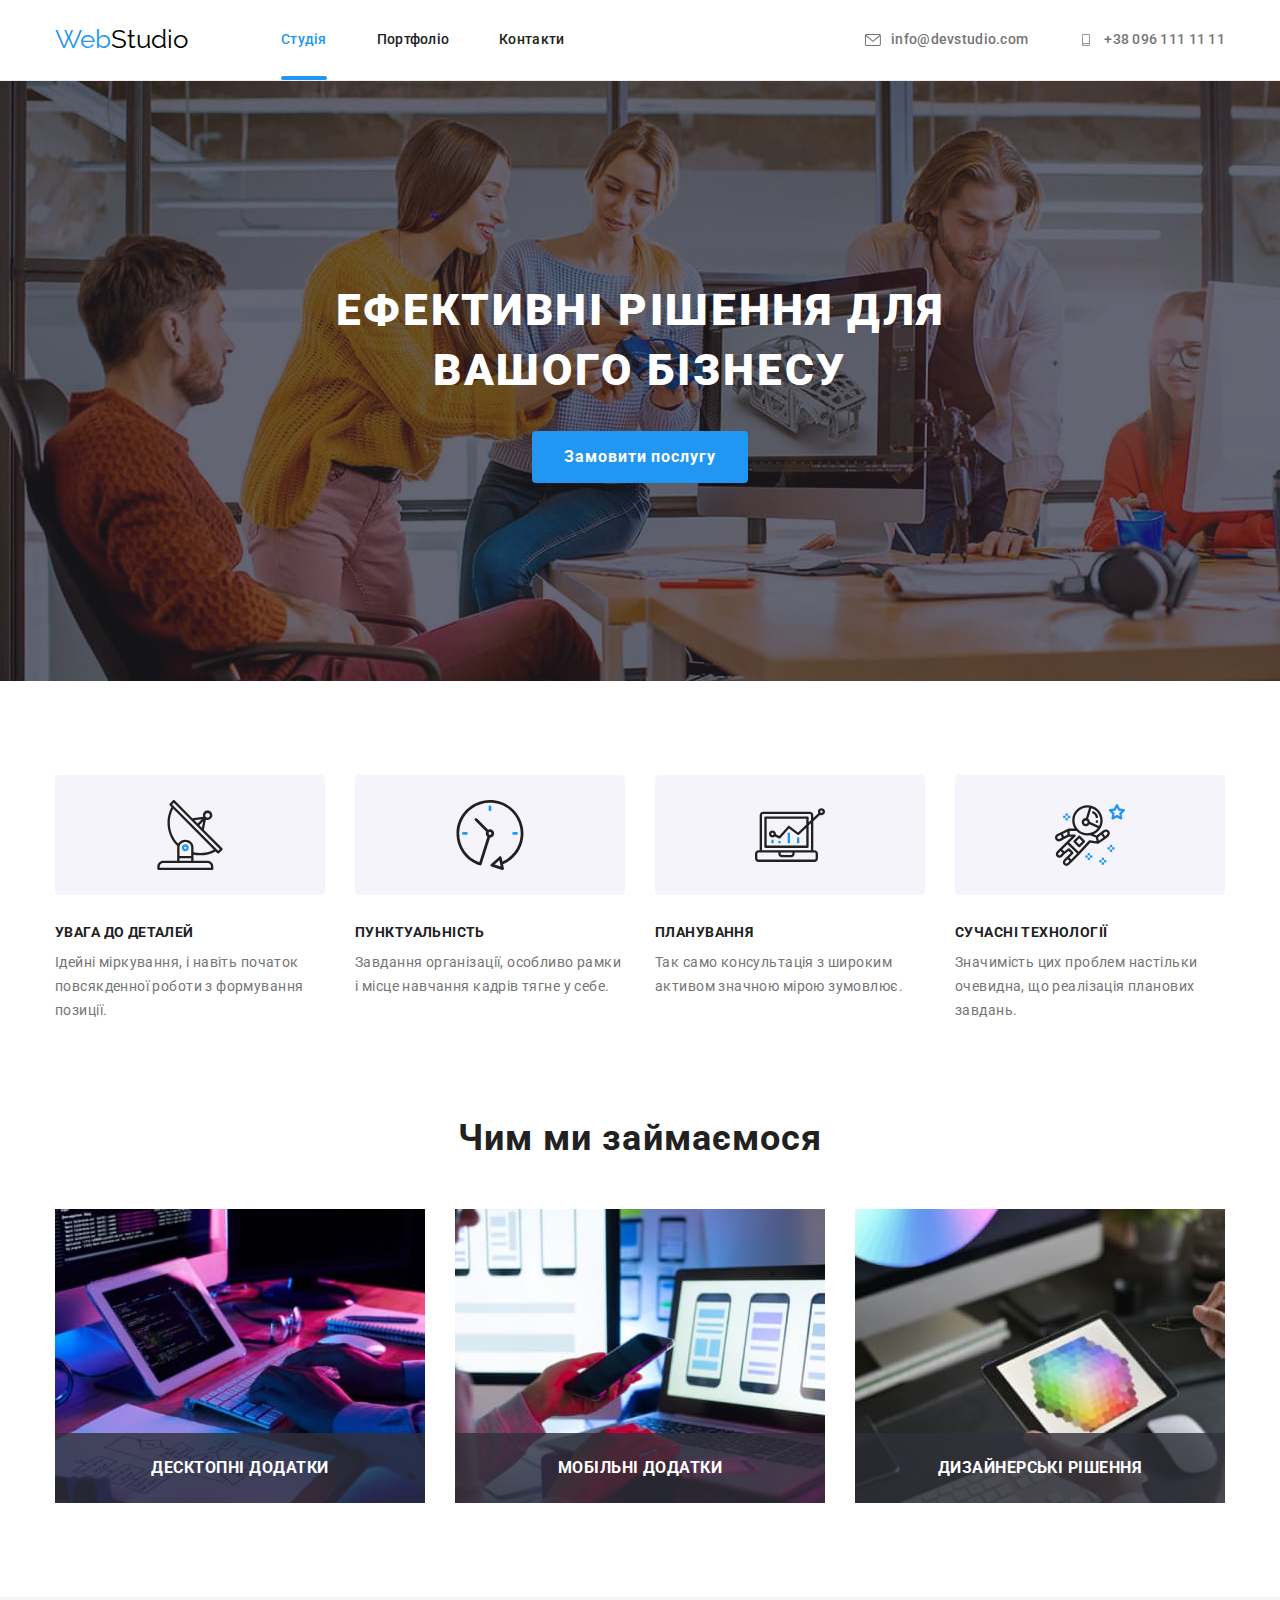
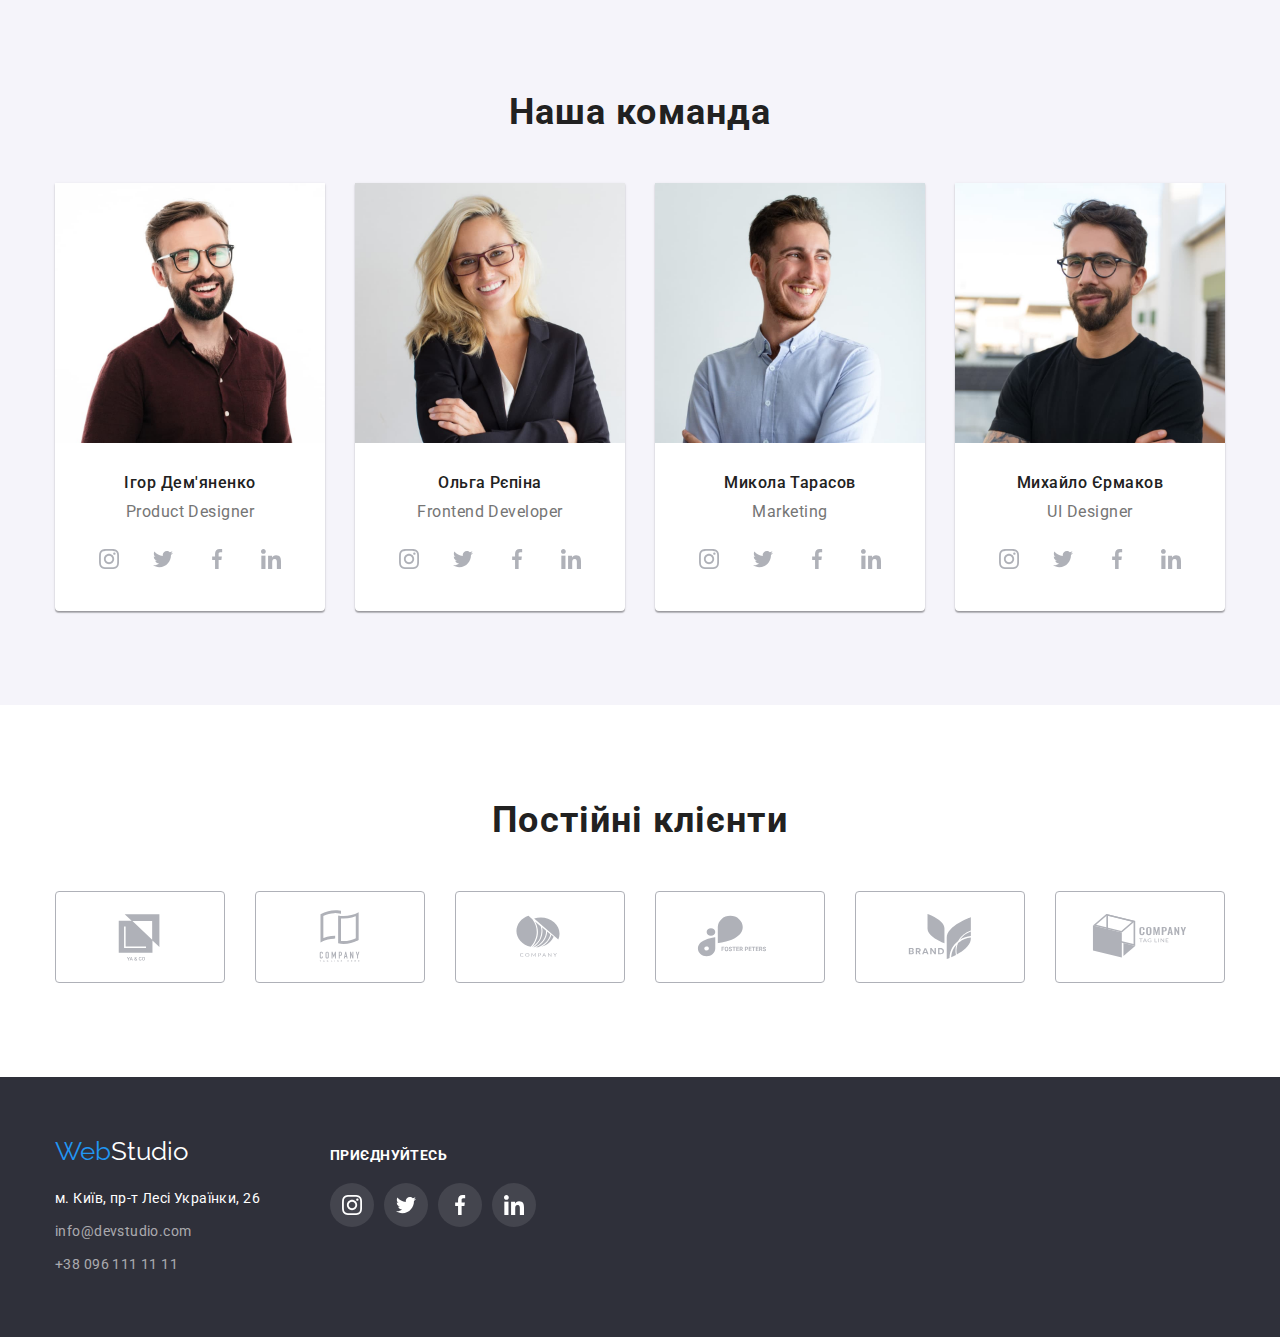
==== index.html @ b317648e "Add files" ====
<!DOCTYPE html>
<html lang="uk">
<head>
    <meta charset="UTF-8">
    <meta http-equiv="X-UA-Compatible" content="IE=edge">
    <meta name="viewport" content="width=device-width, initial-scale=1.0">
    <title>Web Studio</title>
    <link rel="preconnect" href="https://fonts.googleapis.com">
    <link rel="preconnect" href="https://fonts.gstatic.com" crossorigin>
    <link href="https://fonts.googleapis.com/css2?family=Raleway:wght@700&family=Roboto:wght@400;500;700;900&display=swap"
        rel="stylesheet">
        <link rel="stylesheet" href="https://cdnjs.cloudflare.com/ajax/libs/modern-normalize/1.1.0/modern-normalize.min.css">
    <link rel="stylesheet" href="./css/style.css">
</head>
<body>
<header>
    <div class="container header-container">
        <nav class="navigation">
            <a class="nav-logo link" href="index.html"><span class="logo-blue">Web</span><span
                    class="logo">Studio</span></a>
            <ul class="nav-list list">
                <li class="item">
                    <a href="./index.html" class="link current">Студія</a>
                </li>
                <li class="item">
                    <a href="./portfolio.html" class="link">Портфоліо</a>
                </li>
                <li class="item">
                    <a href="#" class="link">Контакти</a>
                </li>
            </ul>
        </nav>
    
        <ul class="nav-contacts list">
            <li class="item">
                <a href="mailto:info@devstudio.com" class="link">
            <svg class="icon-contact" width="16" height="12">
                <use href="./images/sprite.svg#envelope"></use>
            </svg>
            info@devstudio.com</a>
            </li>
            <li class="item">
                <a href="tel:+380961111111" class="link">
                    <svg class="icon-contact" width="16" height="12">
                        <use href="./images/sprite.svg#smartphone"></use>
                    </svg>
                    +38 096 111 11 11</a>
            </li>
        </ul>
    </div>
</header>
<main>

    <!--Шапка сайту-->
    <section class="hero">
<div class="container">
        <h1 class="hero-title">Ефективні рішення для вашого бізнесу</h1>
        <button data-modal-open type="button" class="title-button">Замовити послугу</button>
    </div>

    </section>

    <!--Особливості-->
    <section class="features">
    <div class="container">
        <h2 class="visually-hidden">Особливості</h2>
<ul class="features-list list">
    <li class="item">
        <div class="features-icons">
            <svg width="70" height="70">
                <use href="./images/sprite.svg#antenna"></use>
            </svg>
        </div>
<h3 class="features-title">Увага до деталей</h3>
<p class="features-text">
Ідейні міркування, і навіть початок повсякденної роботи з формування позиції.
</p>
    </li>
    <li class="item">
        <div class="features-icons">
            <svg width="70" height="70">
                <use href="./images/sprite.svg#clock"></use>
            </svg>
        </div>
<h3 class="features-title">Пунктуальність</h3>
<p class="features-text">
Завдання організації, особливо рамки і місце навчання кадрів тягне у себе.
</p>
    </li>
    <li class="item">
        <div class="features-icons">
            <svg width="70" height="70">
                <use href="./images/sprite.svg#diagram"></use>
            </svg>
        </div>
<h3 class="features-title">Планування</h3>
<p class="features-text">
Так само консультація з широким активом значною мірою зумовлює.
</p>
    </li>
    <li class="item">
        <div class="features-icons">
            <svg width="70" height="70">
                <use href="./images/sprite.svg#astronaut"></use>
            </svg>
        </div>
        <h3 class="features-title">Сучасні технології</h3>
        <p class="features-text">
        Значимість цих проблем настільки очевидна, що реалізація планових завдань.
        </p>
    </li>
</ul>
</div>
    </section>

    <!--Чим ми займаємось-->
    <section class="section">
    <div class="container">
        <h2 class="activity-title">Чим ми займаємося</h2>
        <ul class="activity-list list">
            <li  class="item">

            <div class="activity-thumb">
            <img src="./images/1img.jpg" alt="Набір коду на клавіатурі"
            width="370">

            <div class="activity-thumb-text">
            <p class="activity-text">Десктопні додатки</p>
            </div>

            </div>

            </li>
            <li class="item">

        <div class="activity-thumb">
            <img src="./images/2img.jpg" alt="Мобільний телефон і комп'ютер"
            width="370">

            <div class="activity-thumb-text">
<p class="activity-text">Мобільні додатки</p>
        </div>

        </div>

            </li>
            <li class="item">

            <div class="activity-thumb">
            <img src="./images/3img.jpg" alt="Планшет з вибором кольорів"
            width="370">

            <div class="activity-thumb-text">
<p class="activity-text">Дизайнерські рішення</p>
            </div>

            </div>

            </li>
        </ul>
        </div>
    </section>

    <!--Наша команда-->
    <section class="team section">
    <div class="container">
        <h2 class="team-title">Наша команда</h2>
        <ul class="team-list list">

            <li class="team-persone">
                <img src="./images/1per.jpg" alt="Ігор Дем'яненко"
                width="270">

        <div class="team-content">
                <h3 class="name">Ігор Дем'яненко</h3>
                <p class="position">Product Designer</p>

                <ul class="social-list list">
                    <li class="social-item">
                       <a href="" class="social-link">
    <svg class="social-list-icon" width="20" height="20">
        <use href="./images/sprite.svg#instagram"></use>
    </svg>
</a>
                    </li>
                    <li class="social-item">
                        <a href="" class="social-link">
                            <svg class="social-list-icon" width="20" height="20">
                                <use href="./images/sprite.svg#twitter"></use>
                            </svg>
                        </a>
                    </li>
                    <li class="social-item">
                        <a href="" class="social-link">
                            <svg class="social-list-icon" width="20" height="20">
                                <use href="./images/sprite.svg#facebook"></use>
                            </svg>
                        </a>
                    </li>
                    <li class="social-item">
                        <a href="" class="social-link">
                            <svg class="social-list-icon" width="20" height="20">
                                <use href="./images/sprite.svg#linkedin"></use>
                            </svg>
                        </a>
                    </li>
                </ul>
        </div>
            </li>

            <li class="team-persone">
                <img src="./images/2per.jpg" alt="Ольга Рєпіна"
                width="270">

            <div class="team-content">
                 <h3 class="name">Ольга Рєпіна</h3>   
                <p class="position">Frontend Developer</p>

                <ul class="social-list list">
                    <li class="social-item">
                        <a href="" class="social-link">
                            <svg class="social-list-icon" width="20" height="20">
                                <use href="./images/sprite.svg#instagram"></use>
                            </svg>
                        </a>
                    </li>
                    <li class="social-item">
                        <a href="" class="social-link">
                            <svg class="social-list-icon" width="20" height="20">
                                <use href="./images/sprite.svg#twitter"></use>
                            </svg>
                        </a>
                    </li>
                    <li class="social-item">
                        <a href="" class="social-link">
                            <svg class="social-list-icon" width="20" height="20">
                                <use href="./images/sprite.svg#facebook"></use>
                            </svg>
                        </a>
                    </li>
                    <li class="social-item">
                        <a href="" class="social-link">
                            <svg class="social-list-icon" width="20" height="20">
                                <use href="./images/sprite.svg#linkedin"></use>
                            </svg>
                        </a>
                    </li>
                </ul>
                </div>
            </li>

            <li class="team-persone">
                <img src="./images/3per.jpg" alt="Микола Тарасов"
                width="270">

            <div class="team-content">
                <h3 class="name">Микола Тарасов</h3>    
                <p class="position">Marketing</p>

                <ul class="social-list list">
                    <li class="social-item">
                        <a href="" class="social-link">
                            <svg class="social-list-icon" width="20" height="20">
                                <use href="./images/sprite.svg#instagram"></use>
                            </svg>
                        </a>
                    </li>
                    <li class="social-item">
                        <a href="" class="social-link">
                            <svg class="social-list-icon" width="20" height="20">
                                <use href="./images/sprite.svg#twitter"></use>
                            </svg>
                        </a>
                    </li>
                    <li class="social-item">
                        <a href="" class="social-link">
                            <svg class="social-list-icon" width="20" height="20">
                                <use href="./images/sprite.svg#facebook"></use>
                            </svg>
                        </a>
                    </li>
                    <li class="social-item">
                        <a href="" class="social-link">
                            <svg class="social-list-icon" width="20" height="20">
                                <use href="./images/sprite.svg#linkedin"></use>
                            </svg>
                        </a>
                    </li>
                </ul>
                </div>
            </li>

            <li class="team-persone">
                <img src="./images/4per.jpg" alt="Михайло Єрмаков"
                width="270">

        <div class="team-content">
                <h3 class="name">Михайло Єрмаков</h3>   
                <p class="position">UI Designer</p>

                <ul class="social-list list">
                    <li class="social-item">
                        <a href="" class="social-link">
                            <svg class="social-list-icon" width="20" height="20">
                                <use href="./images/sprite.svg#instagram"></use>
                            </svg>
                        </a>
                    </li>
                    <li class="social-item">
                        <a href="" class="social-link">
                            <svg class="social-list-icon" width="20" height="20">
                                <use href="./images/sprite.svg#twitter"></use>
                            </svg>
                        </a>
                    </li>
                    <li class="social-item">
                        <a href="" class="social-link">
                            <svg class="social-list-icon" width="20" height="20">
                                <use href="./images/sprite.svg#facebook"></use>
                            </svg>
                        </a>
                    </li>
                    <li class="social-item">
                        <a href="" class="social-link">
                            <svg class="social-list-icon" width="20" height="20">
                                <use href="./images/sprite.svg#linkedin"></use>
                            </svg>
                        </a>
                    </li>
                </ul>
        </div>
            </li>

        </ul>
        </div>
    </section>

    <!--Постійні клієнти-->
    <section class="clients section">
    <div class="container">
        <h2 class="clients-title">Постійні клієнти</h2>
        <ul class="clients-list list">
            <li class="clients-item">
                <a href="" class="clients-link link">
                    <svg class="clients-icon" width="106" height="60">
                        <use href="./images/sprite.svg#client1"></use>
                    </svg>
                </a>
            </li>

            <li class="clients-item">
                <a href="" class="clients-link link">
                    <svg class="clients-icon" width="106" height="60">
                        <use href="./images/sprite.svg#client2"></use>
                    </svg>
                </a>
            </li>

            <li class="clients-item">
                <a href="" class="clients-link link">
                    <svg class="clients-icon" width="106" height="60">
                        <use href="./images/sprite.svg#client3"></use>
                    </svg>
                </a>
            </li>

            <li class="clients-item">
                <a href="" class="clients-link link">
                    <svg class="clients-icon" width="106" height="60">
                        <use href="./images/sprite.svg#client4"></use>
                    </svg>
                </a>
            </li>

            <li class="clients-item">
                <a href="" class="clients-link link">
                    <svg class="clients-icon" width="106" height="60">
                        <use href="./images/sprite.svg#client5"></use>
                    </svg>
                </a>
            </li>

            <li class="clients-item">
                <a href="" class="clients-link link">
                    <svg class="clients-icon" width="106" height="60">
                        <use href="./images/sprite.svg#client6"></use>
                    </svg>
                </a>
            </li>
        </ul>
    </div>
    </section>
</main>

<footer>
    <div class="container footer-flex">

        <div class="footer-contacts">
    <a href="index.html"  class="link"><span class="logo-blue">Web</span><span class="logo-down">Studio</span></a>
    <address>
        <ul class="contacts list">
            <li class="item">
            <a href="https://goo.gl/maps/CPtrU1FHBa2aNyZL9" target="_blank" rel="noopener noreferrer" class="address">
                м. Київ, пр-т Лесі Українки, 26</a>
                </li>
            <li class="item"><a href="mailto:info@devstudio.com" class="address-contacts">info@devstudio.com</a></li>
            <li class="item"><a href="tel:+380961111111" class="address-contacts">+38 096 111 11 11</a></li>
        </ul>
        </address>
        </div>

        <div>
        <h2 class="footer-title">Приєднуйтесь</h2>
        <ul class="social-list list">
            <li class="social-item">
                <a href="" class="social-link footer-social-link">
                    <svg class="footer-social-list-icon" width="20" height="20">
                        <use href="./images/sprite.svg#instagram"></use>
                    </svg>
                </a>
            </li>
            <li class="social-item">
                <a href="" class="social-link footer-social-link">
                    <svg class="footer-social-list-icon" width="20" height="20">
                        <use href="./images/sprite.svg#twitter"></use>
                    </svg>
                </a>
            </li>
            <li class="social-item">
                <a href="" class="social-link footer-social-link">
                    <svg class="footer-social-list-icon" width="20" height="20">
                        <use href="./images/sprite.svg#facebook"></use>
                    </svg>
                </a>
            </li>
            <li class="social-item">
                <a href="" class="social-link footer-social-link">
                    <svg class="footer-social-list-icon" width="20" height="20">
                        <use href="./images/sprite.svg#linkedin"></use>
                    </svg>
                </a>
            </li>
        </ul>
        </div>
        </div>
</footer>

<!--Modal-->
<div class="backdrop is-hidden" data-modal>
    <div class="modal">
        <button type="button" class="modal-close-btn" data-modal-close>
            <svg class="close" width="18" height="18">
                <use href="./images/sprite.svg#close"></use>
            </svg>
        </button>
    </div>
</div>

<script src="./js/modal.js"></script>

</body>
</html>
---- css/style.css ----
:root {
    --color-primery: #212121;
    --color-secondary: #757575;
    --color-white: #FFFFFF;
    --color-blue: #2196F3;
    --color-grey:#AFB1B8;
    --color-logo: #000000;
    --color-address-contacts: rgba(255, 255, 255, 0.6);
    --color-background-primery: #F5F4FA;
    --color-background-secondary: #2F303A;
    --color-buttons: #F5F4FA;
    --color-button-hover: #188CE8;
    --list-gap: 30px;
}

h1,h2,h3,h4,p {
    margin-top: 0;
    margin-bottom: 0;
}

ul,
ol {
    margin-top: 0;
    margin-bottom: 0;
    padding-left: 0;
}

.list {
list-style: none;
}

.link {
    font-family: 'Roboto', sans-serif;
    text-decoration: none;
}

img {
    display: block;
    
}

body {
    color: var(--color-primery);
    background-color: var(--color-white);
    font-family: 'Roboto', sans-serif;
}

.visually-hidden {
    position: absolute;
    white-space: nowrap;
    width: 1px;
    height: 1px;
    overflow: hidden;
    border: 0;
    padding: 0;
    clip: rect(0 0 0 0);
    clip-path: inset(50%);
    margin: -1px;
}

.container {
    width: 1200px;
    padding-left: 15px;
    padding-right: 15px;
    margin: 0 auto;
}

.section {
padding-top: 94px;
padding-bottom: 94px;
}

/*Header*/

header {
border-bottom: 1px solid #ECECEC;
}

.header-container {
display: flex;
align-items: center;
}

.navigation {
    display: flex;
    align-items: center;
}

.nav-logo {
    margin-right: 93px;
}

.logo-blue {
    color: var(--color-blue);
    font-family: 'Raleway', sans-serif;
    font-size: 26px;
    line-height: 1.15;
}

.logo {
    color: var(--color-logo);
    font-family: 'Raleway', sans-serif;
    font-size: 26px;
    line-height: 1.15;
}

.nav-list {
    display: flex;
    align-items: center;

    font-weight: 500;
    font-size: 14px;
    line-height: 1.14;
    letter-spacing: 0.02em;
}

.nav-list .item:not(:last-child) {
margin-right: 50px;
}

.nav-list .link {
    display: block;
    position: relative;

    transition: color 250ms cubic-bezier(0.4, 0, 0.2, 1);

    padding-top: 32px;
    padding-bottom: 32px;
     
    color: var(--color-primery);
    text-decoration: none;
}

.nav-list .link:hover,
.nav-list .link:focus {
    color: var(--color-blue);
}

.nav-list .link.current {
    color: var(--color-blue);
}

.nav-list .current::after {
content: "";

display: block;
position: absolute;

bottom: 0;
left: 0;

    width: 100%;
    height: 4px;

background-color: var(--color-blue);
border-radius: 2px;
}

.nav-contacts {
    display: flex;

    margin-left: auto;

    text-decoration: none;
}

.nav-contacts .item + .item {
margin-left: 50px;
}

.nav-contacts .link {
    display: flex;
    align-items: center;

    transition: color 250ms cubic-bezier(0.4, 0, 0.2, 1);

    color: var(--color-secondary);
    font-weight: 500;
    font-size: 14px;
    line-height: 1.14;
    letter-spacing: 0.02em;
    text-decoration: none;
}

.nav-contacts .link:hover,
.nav-contacts .link:focus {
    color: var(--color-blue);
    font-weight: 500;
    font-size: 14px;
    line-height: 1.14;
    letter-spacing: 0.02em;
}

.icon-contact {
margin-right: 10px;
fill: currentColor;
}

/*Hero*/
.hero {
    padding-top: 200px;
    padding-bottom: 200px;
margin-right: auto;
margin-left: auto;

    max-width: 1600px;
    height: 600px;

    text-align: center;

    background-image: linear-gradient(
    rgba(47, 48, 58, 0.4),
    rgba(47, 48, 58, 0.4)
    ),
    url("../images/herobg.jpg");
    background-size: cover;
    background-repeat: no-repeat;
    background-color: var(--color-background-secondary);
}

.hero-title {
    margin-bottom: 30px;
    margin-left: auto;
    margin-right: auto;

    max-width: 696px;

    color: var(--color-white);
    font-weight: 900;
    font-size: 44px;
    line-height: 1.36;
    letter-spacing: 0.06em;
    text-transform: uppercase;
}

.title-button {  
    display: inline-block;
    align-items: center;
    text-align: center;

    transition: background-color 250ms cubic-bezier(0.4, 0, 0.2, 1);

    border-radius: 4px;
    padding: 10px 28px;
    min-width: 216px;
    border: 1px solid transparent;

    color: var(--color-white);
    background-color: var(--color-blue);
    font-weight: 700;
    font-size: 16px;
    line-height: 1.88;
    letter-spacing: 0.06em;
    cursor: pointer;
}

.title-button:hover,
.title-button:focus {
background-color: var(--color-button-hover);
}

/*Features*/

.features {
    padding-top: 94px;
}

.features-list {
    display: flex;
    
    margin-right: calc(-1 * var(--list-gap));
}

.features-list .item {
flex-basis: calc((100% - var(--list-gap) * 3) / 4);

margin-right: var(--list-gap);
}

.features-title {
    margin-bottom: 10px;

    color: var(--color-primery);
    font-weight: 700;
    font-size: 14px;
    line-height: 1.14;
    letter-spacing: 0.03em;
    text-transform: uppercase;
}

.features-text {
    color: var(--color-secondary);
    font-size: 14px;
    line-height: 1.71;
    letter-spacing: 0.03em;
}

.features-icons {
display: flex;
justify-content: center;
align-items: center;
width: 270px;
height: 120px;
margin-bottom: 30px;

border-radius: 4px;
background-color: var(--color-background-primery);
}

/*Activity*/

.activity-list {
    display: flex;
    margin-right: calc(-1 * var(--list-gap));
}

.activity-list .item {
margin-right: var(--list-gap);
}

.activity-title {
margin-bottom: 50px;

color: var(--color-primery);
font-weight: 700;
font-size: 36px;
line-height: 1.17;
text-align: center;
letter-spacing: 0.03em;
}

.activity-thumb {
position: relative;
  }

.activity-thumb-text {
position: absolute;
bottom: 0;

    width: 100%;
    height: 70px;
    background-color: rgba(47, 48, 58, 0.8);
}

.activity-text {
position: absolute;
top: 50%;
left: 50%;
transform: translate(-50%, -50%);

width: 100%;

    color: var(--color-white);
    font-weight: 700;
    font-size: 16px;
    line-height: 1.17;
    text-align: center;
    letter-spacing: 0.03em;
    text-transform: uppercase;
}

/*Team*/

.team {
background-color: var(--color-background-primery);
}

.team-title {
    margin-bottom: 50px;

    color: var(--color-primery);
    font-weight: 700;
    font-size: 36px;
    line-height: 1.17;
    text-align: center;
    letter-spacing: 0.03em;
}

.team-list {
display: flex;
flex-wrap: wrap;

margin-right: calc(-1 * var(--list-gap));
margin-top: calc(-1 * var(--list-gap));
}

.team-persone {
flex-basis: calc ((100% - 90px) / 4);
max-width: 270px;

margin-right: var(--list-gap);
margin-top: var(--list-gap);

background-color: var(--color-white);
box-shadow: 0px 1px 3px rgba(0, 0, 0, 0.12), 0px 1px 1px rgba(0, 0, 0, 0.14), 0px 2px 1px rgba(0, 0, 0, 0.2);
border-radius: 0px 0px 4px 4px;
}

.team-content {
padding: 30px 10px;
}

.team .name {
    margin-bottom: 10px;

    color: var(--color-primery);
    font-weight: 500;
    font-size: 16px;
    line-height: 1.19;
    text-align: center;
    letter-spacing: 0.03em;
}

.position {
color: var(--color-secondary);
font-size: 16px;
line-height: 1.19;
text-align: center;
letter-spacing: 0.03em;

margin-bottom: 16px;
}

.social-list {
    display: flex;
    justify-content: center;
}

.social-link {
    display: flex;
    align-items: center;
    justify-content: center;

    transition: background-color 250ms cubic-bezier(0.4, 0, 0.2, 1);

    width: 44px;
    height: 44px;
    border-radius: 50%;
}

.social-link svg {
transition: fill 250ms cubic-bezier(0.4, 0, 0.2, 1);
}

.social-link:hover svg,
.social-link:focus svg {
    fill: var(--color-white);
}

.social-link:hover,
.social-link:focus {
background-color: var(--color-blue);
}

.social-list-icon {
    fill: var(--color-grey);
}

/*Clients*/

.clients-title {
    margin-bottom: 50px;

    color: var(--color-primery);
    font-weight: 700;
    font-size: 36px;
    line-height: 1.17;
    text-align: center;
    letter-spacing: 0.03em;
}

.clients-list {
    display: flex;
    align-items: center;
    justify-content: center;
}

.clients-item:not(:last-child) {
margin-right: 30px;
}

.clients-link {
    display: flex;
    align-items: center;
    justify-content: center;

    width: 170px;
    height: 92px;

    border: 1px solid var(--color-grey);
    border-radius: 4px;

    transition: border 250ms cubic-bezier(0.4, 0, 0.2, 1);
}

.clients-link svg {
transition: fill 250ms cubic-bezier(0.4, 0, 0.2, 1);
}

.clients-icon {
    fill: var(--color-grey);
}

.clients-link:hover svg,
.clients-link:focus svg {
fill: var(--color-blue);
}

.clients-link:hover,
.clients-link:focus {
border: 1px solid var(--color-blue);
}

/*Footer*/

footer {
    background-color: var(--color-background-secondary);
}

footer {
    padding-top: 60px;
    padding-bottom: 60px;
}

.footer-flex {
    display: flex;
    align-items: baseline;
}

.footer-contacts {
    margin-right: 70px;
}

.logo-down {
    color: var(--color-white);
    font-family: 'Raleway', sans-serif;
    font-size: 26px;
    line-height: 1.15;
}

address {
    margin-top: 20px;
}

.contacts .item:not(:last-child) {
margin-bottom: 9px;
}

.address {
    color: var(--color-white);
    font-style: normal;
    font-size: 14px;
    line-height: 1.71;
    letter-spacing: 0.03em;
    text-decoration: none;

    transition: color 250ms cubic-bezier(0.4, 0, 0.2, 1);
}

.address:hover,
.address:focus {
color: var(--color-blue);
}

.address-contacts {
    color: var(--color-address-contacts);
    font-style: normal;
    font-size: 14px;
    line-height: 1.71;
    letter-spacing: 0.03em;
    text-decoration: none;

    transition: color 250ms cubic-bezier(0.4, 0, 0.2, 1);
}

.address-contacts:hover,
.address-contacts:focus {
color: var(--color-blue);
}

.footer-title {
    margin-bottom: 20px;

font-weight: 700;
    font-size: 14px;
    line-height: 16px;
    letter-spacing: 0.03em;
    text-transform: uppercase;

    color: var(--color-white);
}

.social-item:not(:last-child) {
    margin-right: 10px;
}

.footer-social-link {
background-color: rgba(255, 255, 255, 0.1);
}

.footer-social-list-icon {
    fill: var(--color-white);
}   

/*Portfolio*/

.filters-list {
display: flex;
justify-content: center;

margin-bottom: 50px;
}

.filters-list .item:not(:last-child) {
margin-right: 8px;
}

.button-filters {
padding: 6px 18px;
border: 1px solid transparent;

    color: var(--color-primery);
    background-color: var(--color-buttons);
    font-weight: 500;
    font-size: 16px;
    line-height: 1.62;
    text-align: center;
    letter-spacing: 0.03em;
    border-radius: 4px;

    transition: color 250ms cubic-bezier(0.4, 0, 0.2, 1), background-color 250ms cubic-bezier(0.4, 0, 0.2, 1), box-shadow 250ms cubic-bezier(0.4, 0, 0.2, 1);

    cursor: pointer;
}

.button-filters:active,
.button-filters:hover,
.button-filters:focus {
color: var(--color-white);
background-color: var(--color-blue);

box-shadow: 0px 3px 1px rgba(0, 0, 0, 0.1), 0px 1px 2px rgba(0, 0, 0, 0.08), 0px 2px 2px rgba(0, 0, 0, 0.12);
}

/*Projects*/

.project-list {
display: flex;

justify-content: center;
flex-wrap: wrap;

margin-left: calc(-1 * var(--list-gap));
margin-top: calc(-1 * var(--list-gap));
padding: 0;
}

.project-list .item {
flex-basis: calc((100% - var(--list-gap) * 2) / 3);

max-width: 370px;
margin-left: var(--list-gap);
margin-top: var(--list-gap);
}

.project-link {
display: block;

transition: box-shadow 250ms cubic-bezier(0.4, 0, 0.2, 1);
}

.project-link:hover,
.project-link:focus {

box-shadow: 0px 1px 1px rgba(0, 0, 0, 0.12), 0px 4px 4px rgba(0, 0, 0, 0.06), 1px 4px 6px rgba(0, 0, 0, 0.16);
}

.project-content {
padding: 20px 24px;

border-left: 1px solid #EEEEEE;
border-right: 1px solid #EEEEEE;
border-bottom: 1px solid #EEEEEE;
}

.project-title {
    margin-bottom: 4px;
    color: var(--color-primery);
    font-weight: 700;
    font-size: 18px;
    line-height: 2;
    letter-spacing: 0.06em;
}

.project-text {
    color: var(--color-secondary);
    font-size: 16px;
    line-height: 1.88;
    letter-spacing: 0.03em;
}

.project-thumb {
    position: relative;
    overflow: hidden;
}

.overlay {
    position: absolute;

    top: 100%;
    left: 0;

    padding-top: 63px;
    padding-bottom: 63px;
    padding-left: 24px;
    padding-right: 24px;

    width: 100%;
    height: 100%;

    background-color: rgba(33, 150, 243, 0.9);

    font-weight: 400;
    font-size: 18px;
    line-height: 1.56;
    letter-spacing: 0.03em;
    color: var(--color-white);

    transition: transform 250ms cubic-bezier(0.4, 0, 0.2, 1);
    
}

.project-link:hover .overlay,
.project-link:focus .overlay {
transform: translateY(-100%);
}

/*Modal*/

.backdrop {
    position: fixed;
    top: 0;
    left: 0;
    width: 100%;
    height: 100%;
    background-color: rgba(0, 0, 0, 0.2);

    opacity: 1;
   
    transition: opacity 250ms cubic-bezier(0.4, 0, 0.2, 1), visibility 250ms cubic-bezier(0.4, 0, 0.2, 1);
}

.backdrop.is-hidden {
    opacity: 0;
    visibility: hidden;
    pointer-events: none;
}

.modal {
position: absolute;
top: 50%;
left: 50%;
transform: translate(-50%, -50%);
scale: 1;

width: 528px;
height: 580px;

background-color: var(--color-white);

box-shadow: 0px 1px 3px rgba(0, 0, 0, 0.12), 0px 1px 1px rgba(0, 0, 0, 0.14), 0px 2px 1px rgba(0, 0, 0, 0.2);
border-radius: 4px;

transition: transform 250ms cubic-bezier(0.4, 0, 0.2, 1);
}

.backdrop.is-hidden .modal {
transform: translate(-50%, -50%) scale(0.5);
}

.modal-close-btn {
    position: absolute;
    top: 8px;
    right: 8px;

    display: flex;
    justify-content: center;
    align-items: center;

    width: 30px;
    height: 30px;

    padding: 0;

    border-radius: 50%;

    background: var(--color-white);
    border: 1px solid rgba(0, 0, 0, 0.1);

    cursor: pointer;
}
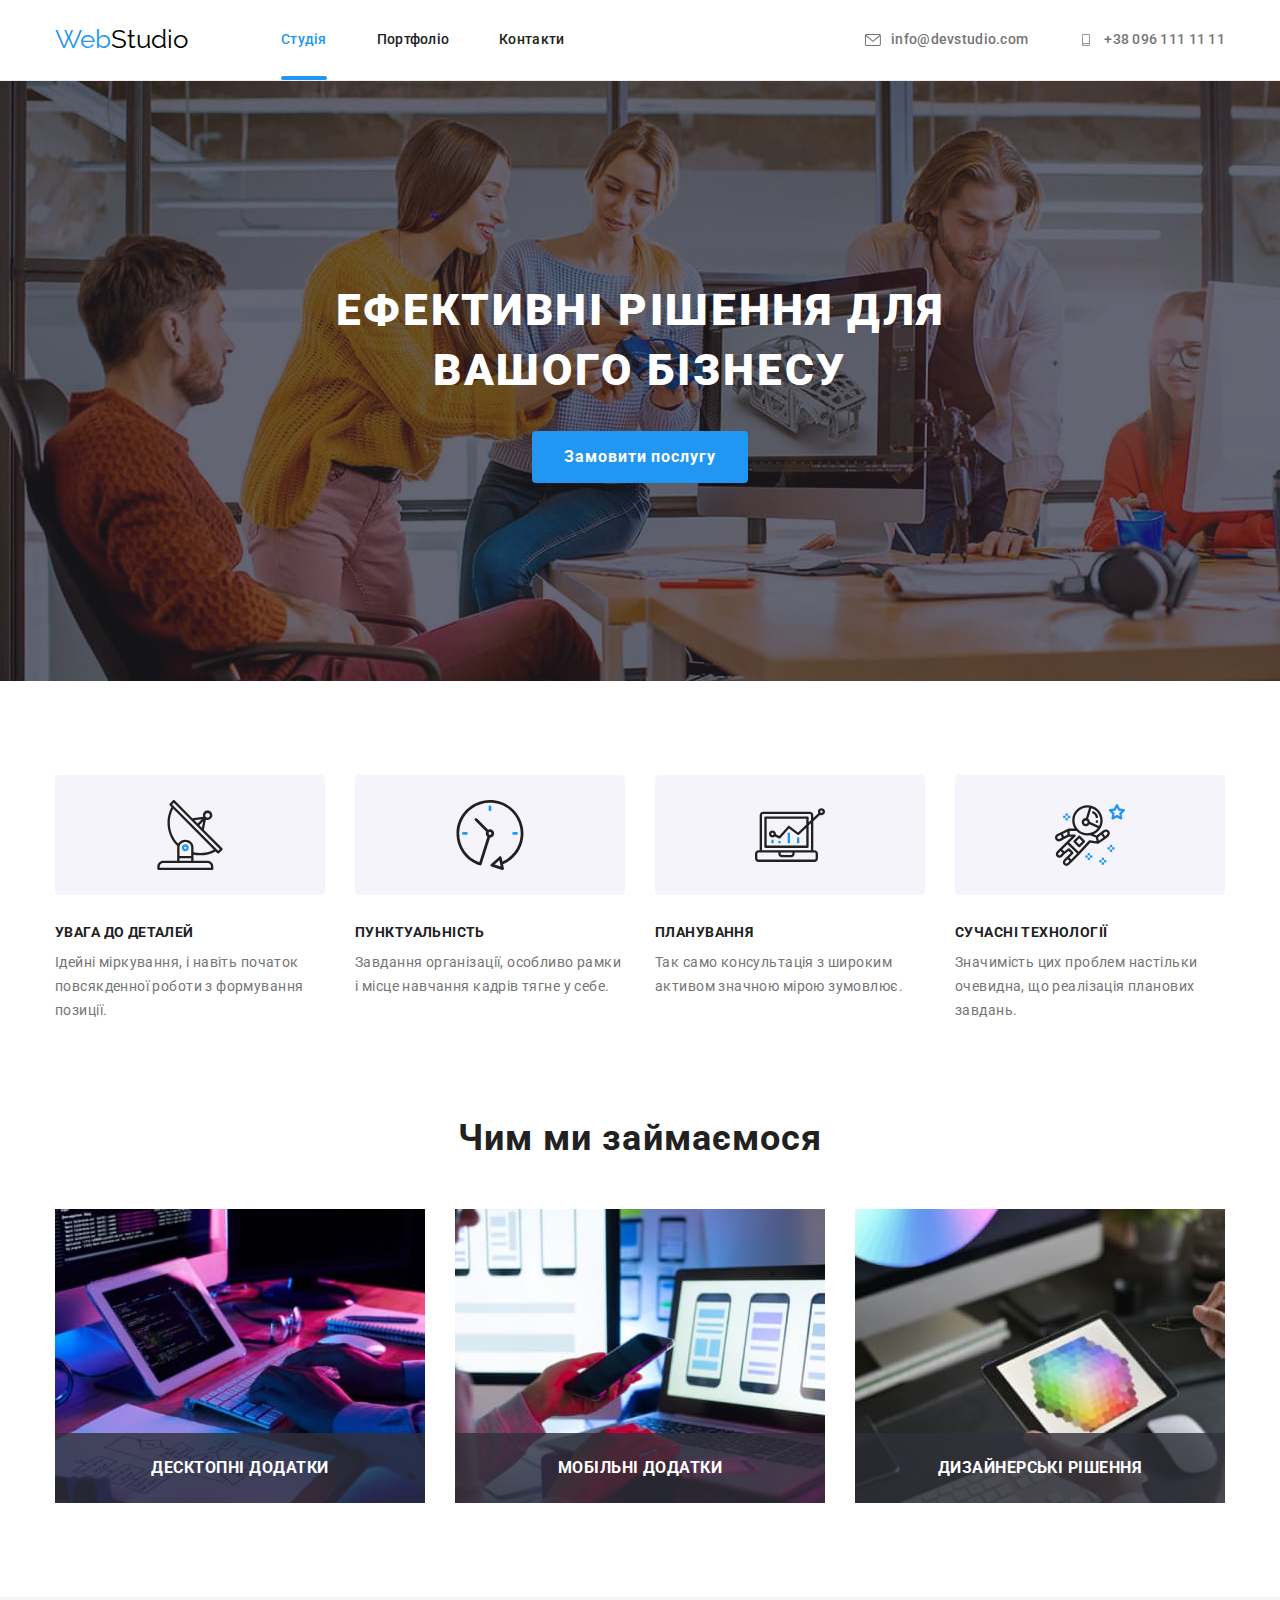
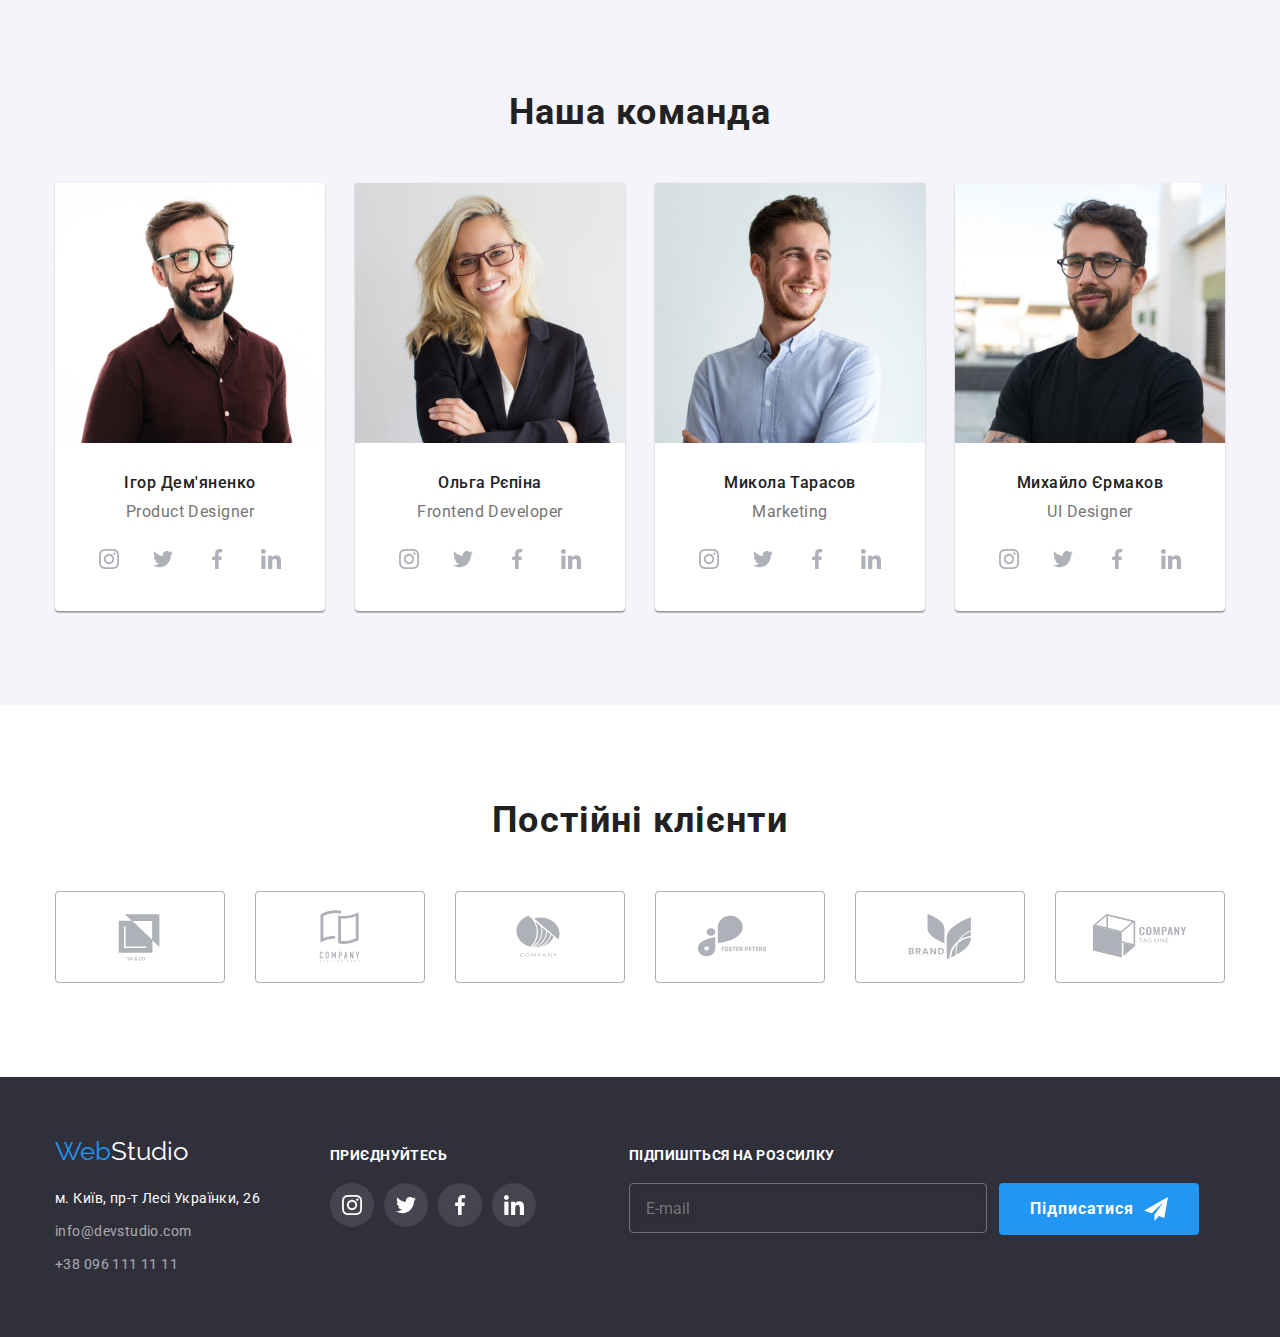
==== commit a5251e1c: "HW6" ====
--- a/index.html
+++ b/index.html
@@ -442,6 +442,19 @@
             </li>
         </ul>
         </div>
+
+        <div class="subscribe">
+            <h2 class="footer-title">Підпишіться на розсилку</h2>
+            <div class="form-box">
+                <input class="footer-form-input" type="email" name="email" placeholder="E-mail" >
+
+                <button class="footer-form-btn" type="submit">Підписатися
+                <svg class="send-footer" width="24" height="24">
+                    <use href="./images/sprite.svg#send-footer"></use>
+                </svg>
+                </button>
+</div>
+        </div>
         </div>
 </footer>
 
@@ -453,10 +466,82 @@
                 <use href="./images/sprite.svg#close"></use>
             </svg>
         </button>
+
+        <form class="form">
+            <p class="form-title">Залиште свої дані, ми вам передзвонимо</p>
+
+            <fieldset class="form-field">
+                <label class="form-label">Ім'я
+
+                    <span class="form-input-wrapper">
+                <input type="text" class="form-input" name="name">
+            <svg class="form-icon" width="18" height="18">
+                    <use href="./images/sprite.svg#person"></use>
+                </svg>
+                    </span>
+
+                </label>
+            </fieldset>
+        
+            <fieldset class="form-field">
+                <label class="form-label">Телефон
+
+                <span class="form-input-wrapper">
+                <input type="tel" class="form-input" name="tel">
+                <svg class="form-icon" width="18" height="18">
+                    <use href="./images/sprite.svg#phone"></use>
+                </svg>
+                </span>
+
+</label>
+            </fieldset>
+        
+            <fieldset class="form-field">
+                <label class="form-label">Пошта
+
+                <span class="form-input-wrapper">
+                <input type="email" class="form-input" name="email">
+                <svg class="form-icon" width="18" height="18">
+                    <use href="./images/sprite.svg#email"></use>
+                </svg>
+                </span>
+</label>
+            </fieldset>
+
+            <fieldset class="form-field">
+                <label class="form-label">Коментар
+                <textarea class="form-input-comment" name="comment" placeholder="Введіть текст"></textarea>
+            </label>
+            </fieldset>
+
+           <div class="checkbox-form">
+        <input class="checkbox visually-hidden" type="checkbox" name="accept" id="accept" required >
+    <label for="accept" class="checkbox-label">Погоджуюся з розсилкою та приймаю&nbsp; <a class="checkbox-accept-link" href=""> Умови договору</a></label>
+    </div>
+            <button type="submit" class="submit-btn">Відправити</button>
+
+        </form>
+
     </div>
 </div>
 
+
+
 <script src="./js/modal.js"></script>
+
+<script>
+    (() => {
+        document.querySelector('.js-speaker-form').addEventListener('submit', e => {
+            e.preventDefault();
+
+            new FormData(e.currentTarget).forEach((value, name) =>
+                console.log(`${name}: ${value}`),
+            );
+
+            e.currentTarget.reset();
+        });
+    })();
+</script>
 
 </body>
 </html>--- a/css/style.css
+++ b/css/style.css
@@ -600,7 +600,57 @@
 
 .footer-social-list-icon {
     fill: var(--color-white);
-}   
+} 
+
+.subscribe {
+    margin-left: 93px;
+
+}
+
+.form-box {
+display: flex;
+}
+
+.footer-form-input {
+    width: 358px;
+        height: 50px;
+        padding-left: 16px;
+        margin-right: 12px;
+    
+        border: 1px solid rgba(255, 255, 255, 0.3);
+        filter: drop-shadow(0px 4px 4px rgba(0, 0, 0, 0.15));
+        border-radius: 4px;
+
+        color: var(--color-white);
+
+    background-color: transparent; 
+}
+
+.footer-form-btn {
+    display: flex;
+        justify-content: center;
+        align-items: center;
+    
+        margin: 0 auto;
+    
+        padding: 10px 10px;
+        min-width: 200px;
+    
+        border-radius: 4px;
+        border: 1px solid transparent;
+    
+        color: var(--color-white);
+        background-color: var(--color-blue);
+        font-weight: 700;
+        font-size: 16px;
+        line-height: 1.88;
+        letter-spacing: 0.06em;
+        cursor: pointer;
+}
+
+.send-footer {
+    margin-left: 10px;
+}
 
 /*Portfolio*/
 
@@ -726,8 +776,7 @@
     letter-spacing: 0.03em;
     color: var(--color-white);
 
-    transition: transform 250ms cubic-bezier(0.4, 0, 0.2, 1);
-    
+    transition: transform 250ms cubic-bezier(0.4, 0, 0.2, 1); 
 }
 
 .project-link:hover .overlay,
@@ -763,6 +812,8 @@
 transform: translate(-50%, -50%);
 scale: 1;
 
+padding: 40px;
+
 width: 528px;
 height: 580px;
 
@@ -799,3 +850,183 @@
 
     cursor: pointer;
 }
+
+/*Form*/
+
+.form {
+width: 448px;
+}
+
+.form-title {
+    margin-bottom: 12px;
+
+    text-align: center;
+
+    font-weight: 700;
+    font-size: 20px;
+    letter-spacing: 0.03em;
+
+    width: 100%;
+}
+
+.form-field {
+    position: relative;
+    border: none;
+    padding: 0;
+}
+
+.form-label {
+    font-size: 12px;
+    line-height: 1.17;
+    letter-spacing: 0.01em;
+
+    color: var(--color-secondary);
+}
+
+.form-input-wrapper {
+    position: relative;
+    display: block;
+    margin-bottom: 10px;
+}
+
+.form-input {
+    width: 100%;
+    height: 40px;
+
+    margin-top: 4px;
+    
+    padding-left: 42px;
+
+    border: 1px solid rgba(33, 33, 33, 0.2);
+    border-radius: 4px;
+
+    transition: border-color 250ms cubic-bezier(0.4, 0, 0.2, 1);
+}
+
+.form-input:focus {
+    outline: none;
+    border-color: var(--color-blue);
+}
+
+.form-icon {
+    position: absolute;
+    top: 50%;
+    left: 12px;
+
+    transform: translateY(-50%);
+
+    display: block;
+    width: 18px;
+    height: 18px;
+
+    transition: fill 250ms cubic-bezier(0.4, 0, 0.2, 1);
+}
+
+.form-input-wrapper:focus-within>.form-icon {
+    fill: var(--color-blue);
+}
+
+.form-input-comment {
+
+width: 100%;
+    height: 96px;
+
+    margin-bottom: 20px;
+    margin-top: 4px;
+    padding: 12px 16px;
+
+    resize: none;
+
+    border: 1px solid rgba(33, 33, 33, 0.2);
+    border-radius: 4px;
+
+    transition: border-color 250ms cubic-bezier(0.4, 0, 0.2, 1);
+}
+
+.form-input-comment:focus {
+    outline: none;
+    border-color: var(--color-blue);
+}
+
+.form-input-comment::placeholder {
+position: absolute;
+
+    font-size: 12px;
+    line-height: 1.17;
+    letter-spacing: 0.01em;
+
+    color: rgba(117, 117, 117, 0.5);
+}
+
+.checkbox-label {
+    display: flex;
+align-items: center;
+
+    font-size: 14px;
+    line-height: 1.71;
+    letter-spacing: 0.03em;
+    color: var(--color-secondary);
+}
+
+.checkbox-accept-link {
+    font-size: 14px;
+        line-height: 1.71;
+        letter-spacing: 0.03em;
+        text-decoration-line: underline;
+    color: var(--color-blue);
+}
+
+.checkbox-label::before {
+    display: inline-block;
+    content: '';
+
+width: 16px;
+    height: 15px;
+    margin-right: 8px;
+
+    border: 1px solid var(--color-primery);
+
+    cursor: pointer;
+}
+
+.checkbox:checked + .checkbox-label::before {
+    background-image: url('../images/check.svg');
+    background-size: cover;
+    background-repeat: no-repeat;
+    background-color: var(--color-blue);
+    border-color: var(--color-blue);
+}
+
+.checkbox:focus + .checkbox-label::before {
+border-color: var(--color-blue);
+}
+
+.submit-btn {
+display: block;
+
+margin: 0 auto;
+
+    transition: background-color 250ms cubic-bezier(0.4, 0, 0.2, 1), box-shadow 250ms cubic-bezier(0.4, 0, 0.2, 1);
+
+    padding: 10px 28px;
+    min-width: 200px;
+margin-top: 40px;
+
+    border-radius: 4px;
+    border: 1px solid transparent;
+
+    color: var(--color-white);
+    background-color: var(--color-blue);
+    font-weight: 700;
+    font-size: 16px;
+    line-height: 1.88;
+    letter-spacing: 0.06em;
+    cursor: pointer;
+}
+
+.submit-btn:hover,
+.submit-btn:focus {
+
+background-color: var(--color-button-hover);
+box-shadow: 0px 4px 4px rgba(0, 0, 0, 0.15);
+}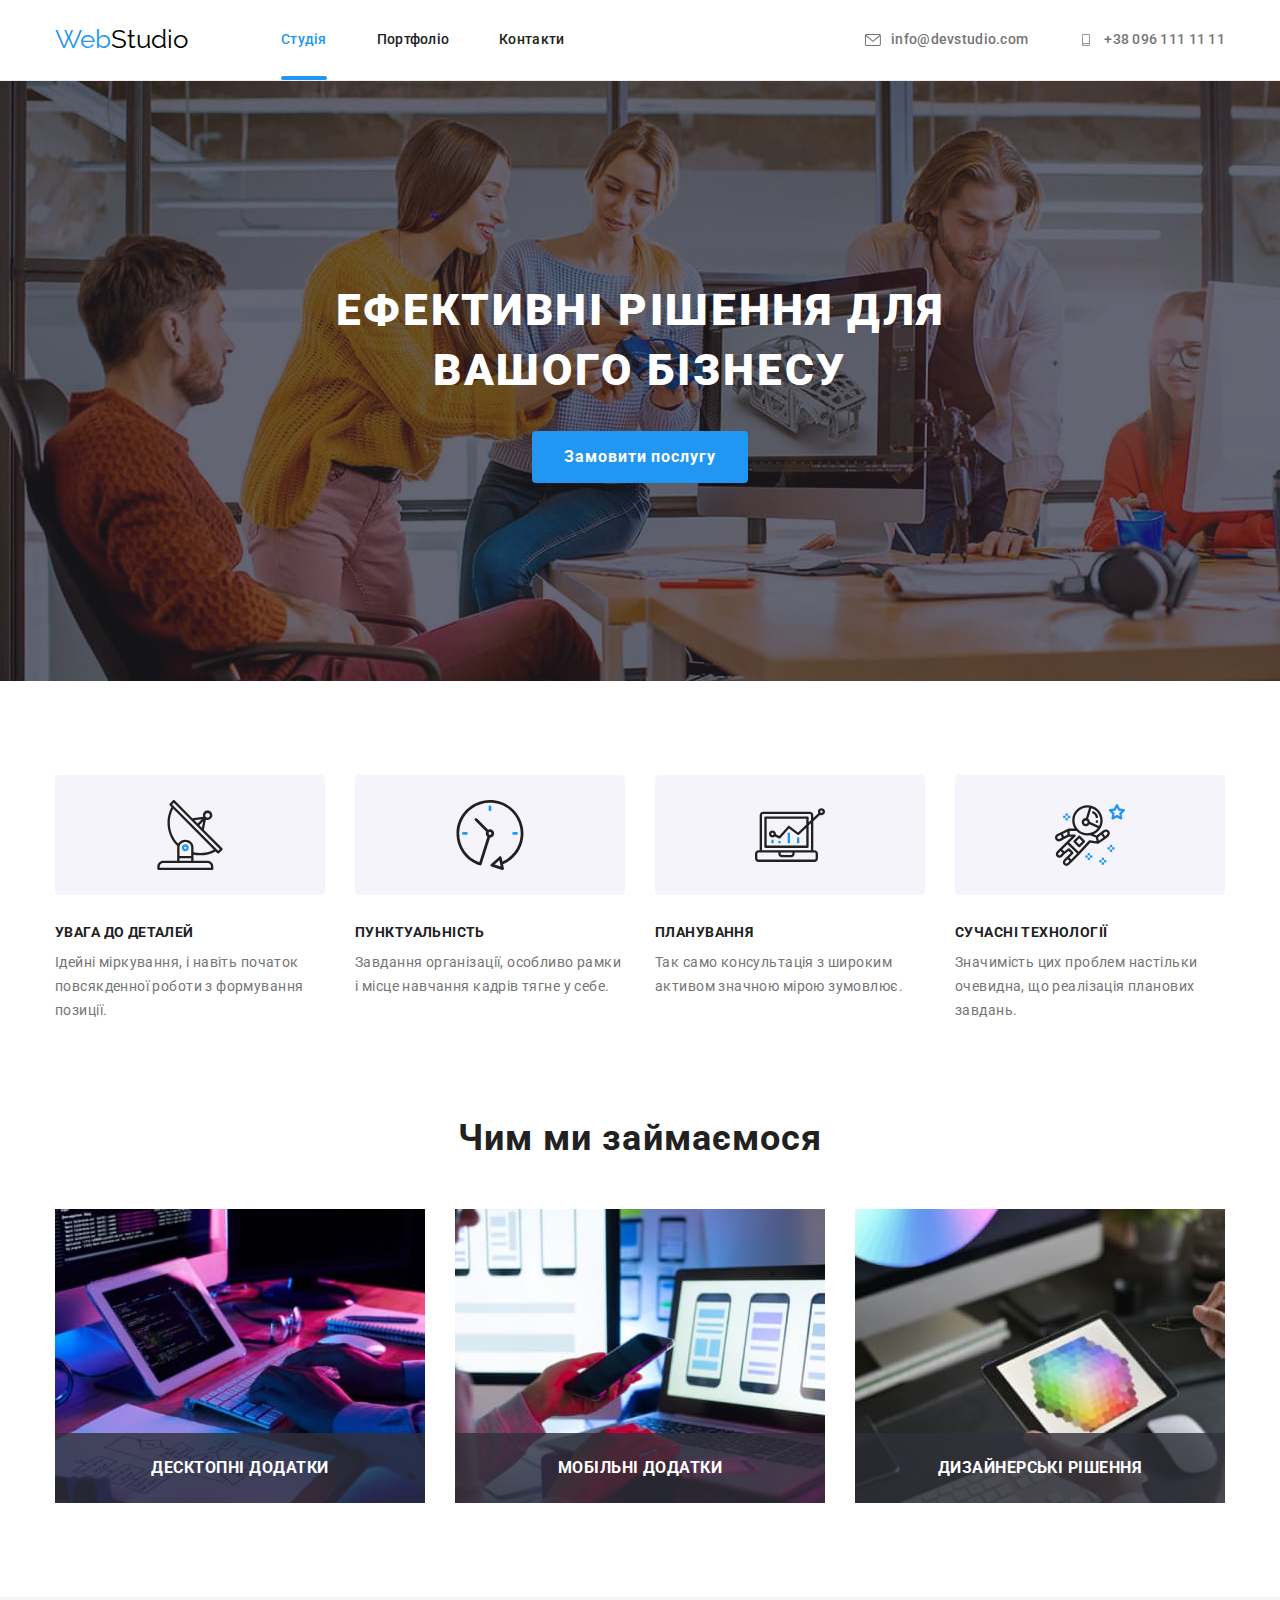
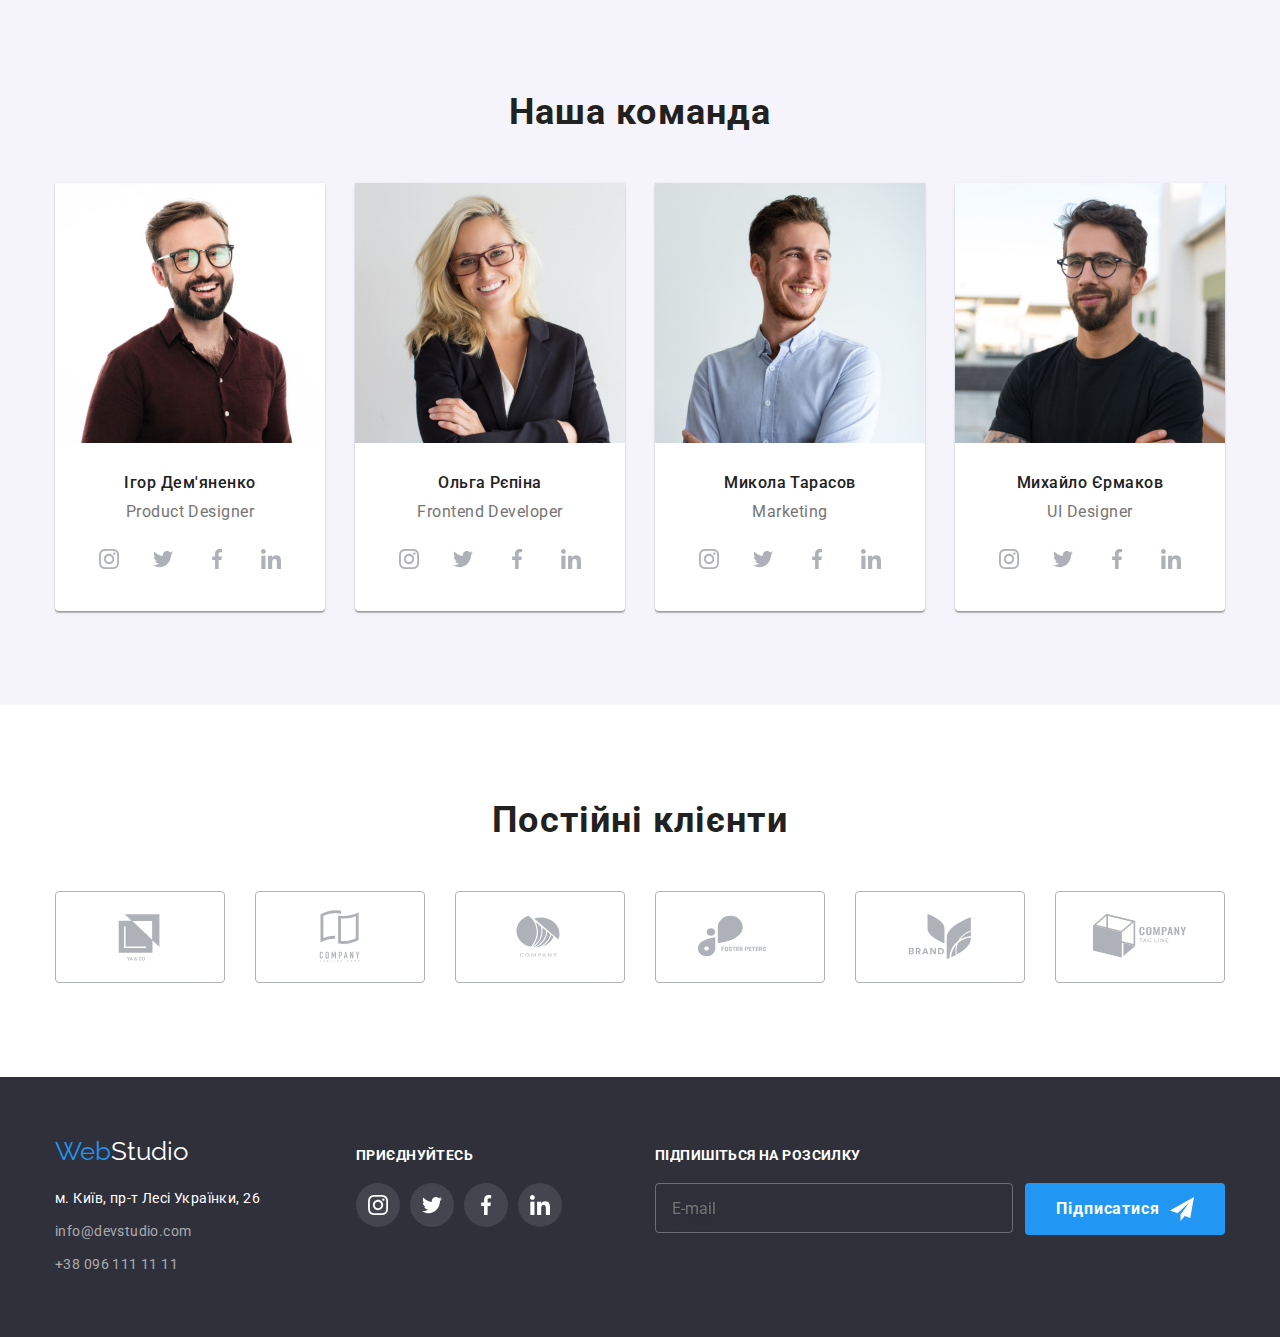
==== commit 037cde4b: "Corrections" ====
--- a/index.html
+++ b/index.html
@@ -445,7 +445,7 @@
 
         <div class="subscribe">
             <h2 class="footer-title">Підпишіться на розсилку</h2>
-            <div class="form-box">
+            <form class="form-box">
                 <input class="footer-form-input" type="email" name="email" placeholder="E-mail" >
 
                 <button class="footer-form-btn" type="submit">Підписатися
@@ -453,7 +453,7 @@
                     <use href="./images/sprite.svg#send-footer"></use>
                 </svg>
                 </button>
-</div>
+            </form>
         </div>
         </div>
 </footer>
--- a/css/style.css
+++ b/css/style.css
@@ -528,6 +528,7 @@
 }
 
 .footer-contacts {
+    width: 231px;
     margin-right: 70px;
 }
 
@@ -604,7 +605,6 @@
 
 .subscribe {
     margin-left: 93px;
-
 }
 
 .form-box {
@@ -848,7 +848,25 @@
     background: var(--color-white);
     border: 1px solid rgba(0, 0, 0, 0.1);
 
+    outline: none;
+
+    transition: border-color 250ms cubic-bezier(0.4, 0, 0.2, 1);
+
     cursor: pointer;
+}
+
+.close {
+    transition: fill 250ms cubic-bezier(0.4, 0, 0.2, 1);
+}
+
+.modal-close-btn:hover,
+.modal-close-btn:focus {
+    border-color: var(--color-blue);
+}
+
+.close:hover,
+.modal-close-btn:focus-within>.close {
+    fill: var(--color-blue);
 }
 
 /*Form*/
@@ -961,6 +979,7 @@
 .checkbox-label {
     display: flex;
 align-items: center;
+justify-content: center;
 
     font-size: 14px;
     line-height: 1.71;
@@ -1010,7 +1029,7 @@
 
     padding: 10px 28px;
     min-width: 200px;
-margin-top: 40px;
+margin-top: 30px;
 
     border-radius: 4px;
     border: 1px solid transparent;
